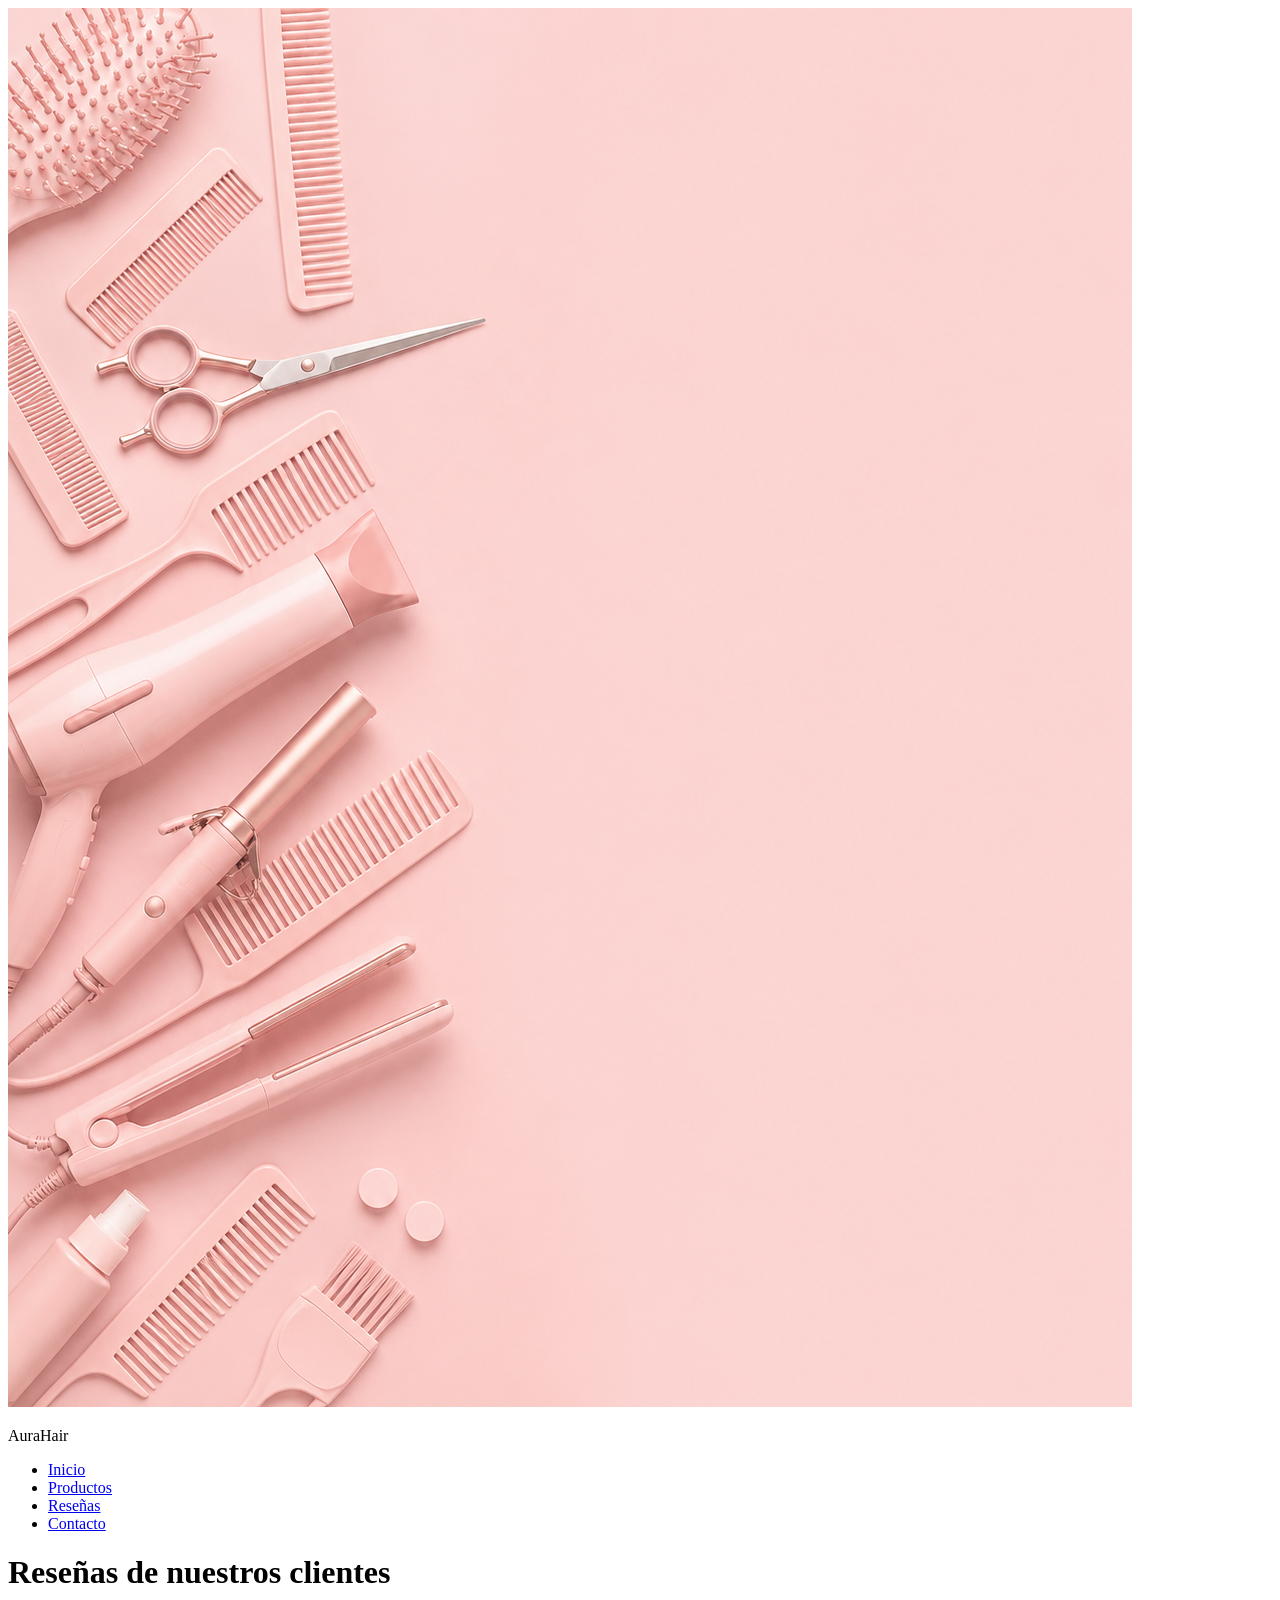
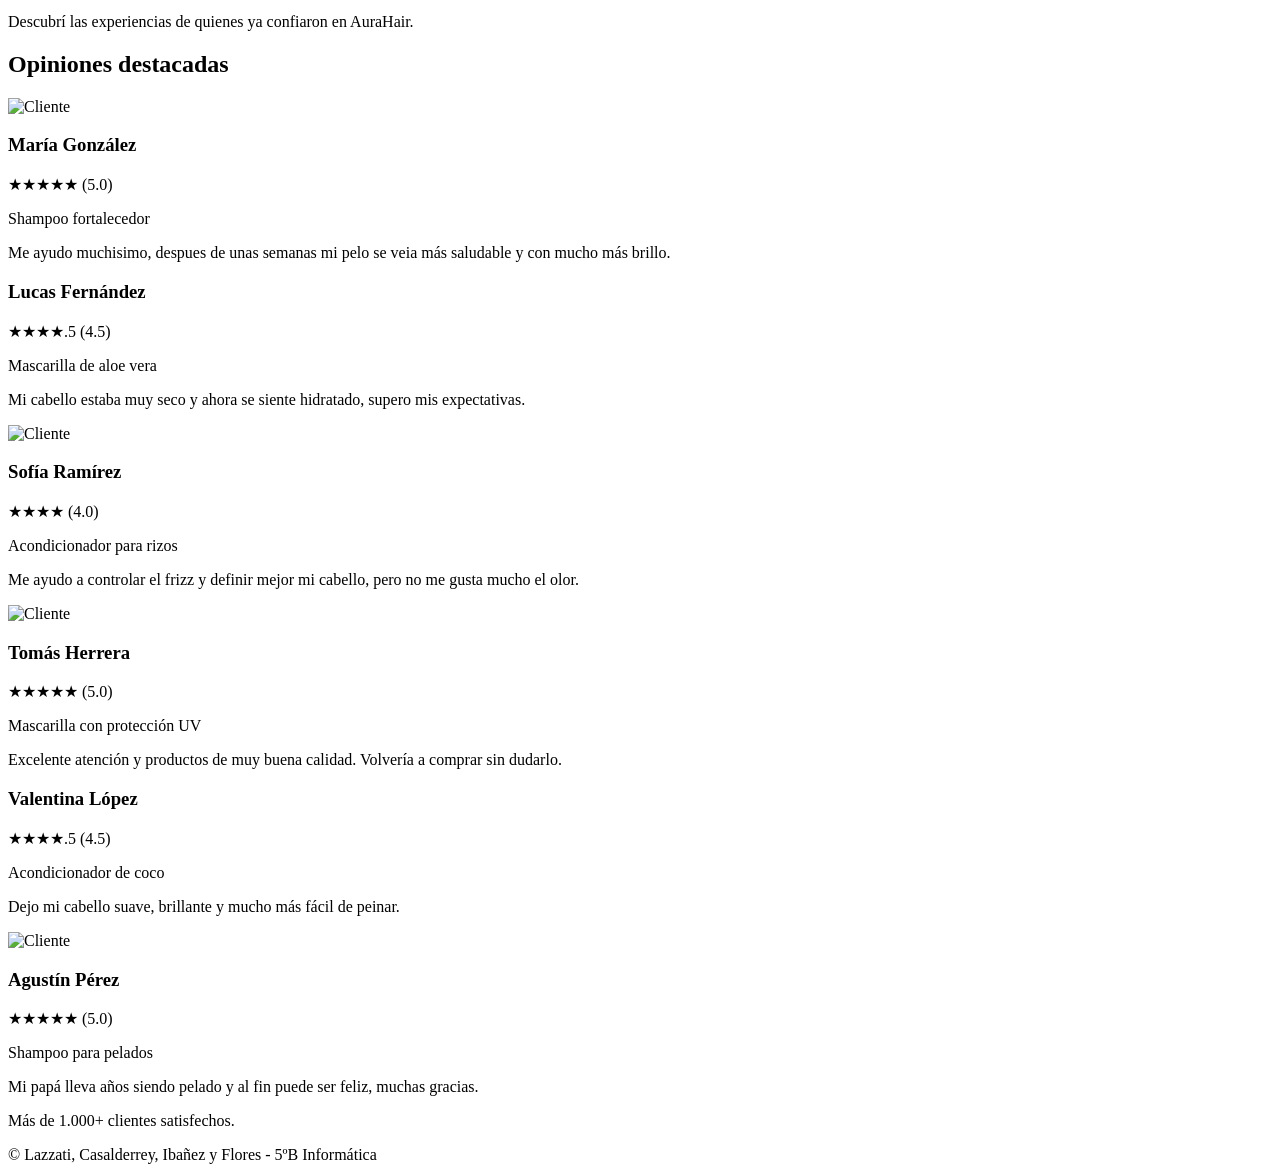
==== reseñas.html @ 6066b72d "html html de las reseñas ya listo" ====
<!DOCTYPE html>

<html lang="en">
<head>
    <meta charset="UTF-8">
    <meta name="viewport" content="width=device-width, initial-scale=1.0">
    <title>Reseñas - TP2</title>
    <link rel="stylesheet" href="css/reseñas.css">
</head>

<body>
    <div id="encabezado">
        <img src="img/productos/header.png" alt="Header imagen">
        <!-- HEADER -->
        <header>
            <p>AuraHair</p>
        </header>
        <!-- NAV -->
        <nav>
            <ul>
                <li><a href="index.html">Inicio</a></li>
                <li><a href="productos.html">Productos</a></li>
                <li><a href="reseñas.html">Reseñas</a></li>
                <li><a href="contacto.html">Contacto</a></li>
            </ul>
        </nav>
        <!-- MAIN -->
        <main>
            <h1>Reseñas de nuestros clientes</h1>
            <p>Descubrí las experiencias de quienes ya confiaron en AuraHair.</p>
        </main>
    </div>
    <!-- OPINIONES -->
    <section>
        <h2>Opiniones destacadas</h2>
        <div class="reseñas-grid">
            <div class="reseña">
                <img src="img/reseñas/cliente1.jpg" alt="Cliente" title="Foto del cliente">
                <h3>María González</h3>
                <p class="rate">★★★★★ (5.0)</p>
                <p class="producto">Shampoo fortalecedor</p>
                <p class="desc">Me ayudo muchisimo, despues de unas semanas mi pelo se veia más saludable y con mucho más brillo.</p>
            </div>
            <div class="reseña">
                <h3>Lucas Fernández</h3>
                <p class="rate">★★★★.5 (4.5)</p>
                <p class="producto">Mascarilla de aloe vera</p>
                <p class="desc">Mi cabello estaba muy seco y ahora se siente hidratado, supero mis expectativas.</p>
            </div>
            <div class="reseña">
                <img src="img/reseñas/cliente3.jpg" alt="Cliente" title="Foto del cliente">
                <h3>Sofía Ramírez</h3>
                <p class="rate">★★★★ (4.0)</p>
                <p class="producto">Acondicionador para rizos</p>
                <p class="desc">Me ayudo a controlar el frizz y definir mejor mi cabello, pero no me gusta mucho el olor.</p>
            </div>
            <div class="reseña">
                <img src="img/reseñas/cliente4.jpg" alt="Cliente" title="Foto del cliente">
                <h3>Tomás Herrera</h3>
                <p class="rate">★★★★★ (5.0)</p>
                <p class="producto">Mascarilla con protección UV</p>
                <p class="desc">Excelente atención y productos de muy buena calidad. Volvería a comprar sin dudarlo.</p>
            </div>
            <div class="reseña">
                <h3>Valentina López</h3>
                <p class="rate">★★★★.5 (4.5)</p>
                <p class="producto">Acondicionador de coco</p>
                <p class="desc">Dejo mi cabello suave, brillante y mucho más fácil de peinar.</p>
            </div>
            <div class="reseña">
                <img src="img/reseñas/cliente6.jpg" alt="Cliente" title="Foto del cliente">
                <h3>Agustín Pérez</h3>
                <p class="rate">★★★★★ (5.0)</p>
                <p class="producto">Shampoo para pelados</p>
                <p class="desc">Mi papá lleva años siendo pelado y al fin puede ser feliz, muchas gracias.</p>
            </div>

        </div>
    </section> <p>Más de 1.000+
                 clientes satisfechos.</p>
        </div>
    </section>
    <footer>
        © Lazzati, Casalderrey, Ibañez y Flores - 5ºB Informática
    </footer>
</body>
</html>
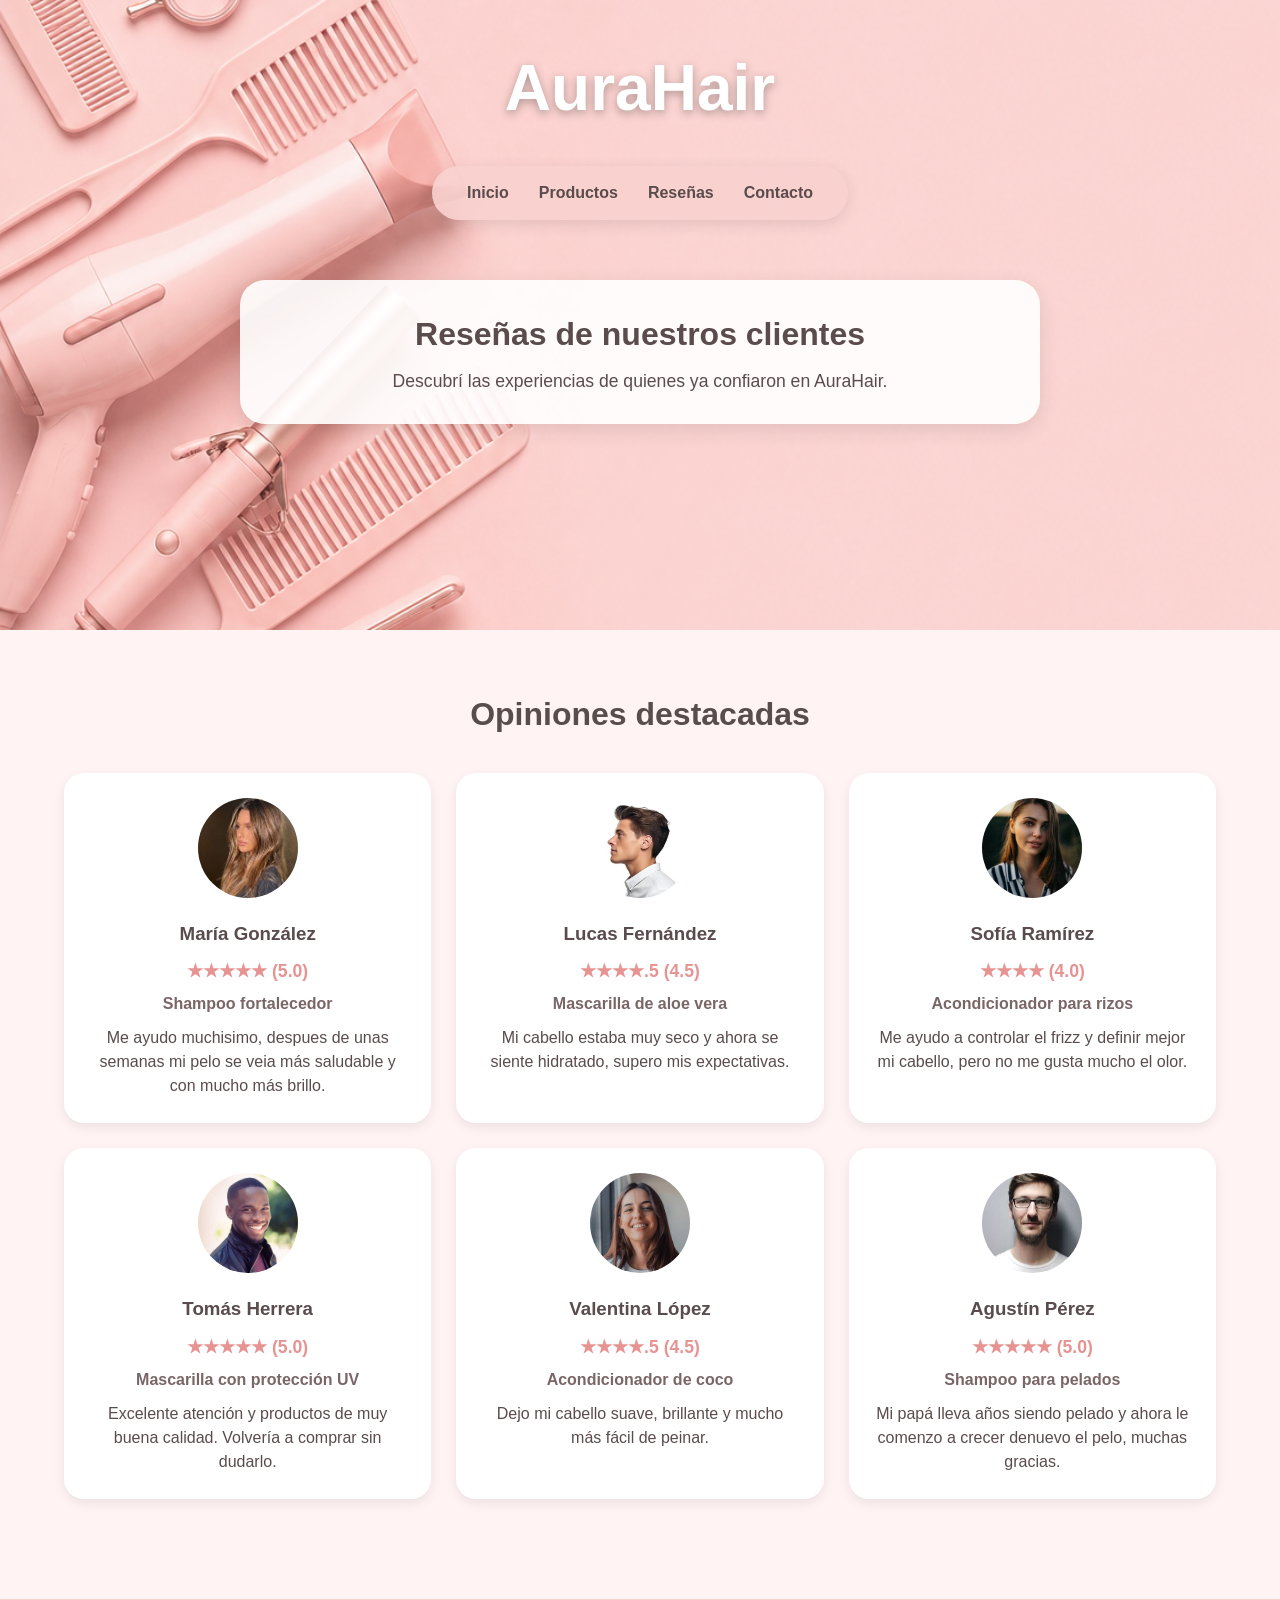
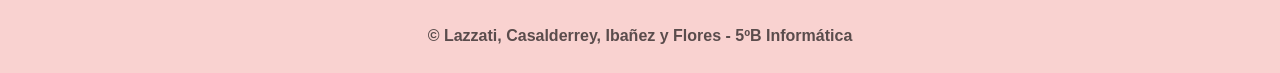
==== commit 06523805: "css complete el css de reseñas, arregle un par de cosas del html y añadi las imagenes" ====
--- a/reseñas.html
+++ b/reseñas.html
@@ -10,7 +10,7 @@
 
 <body>
     <div id="encabezado">
-        <img src="img/productos/header.png" alt="Header imagen">
+        <img src="img/header.png" alt="Header imagen">
         <!-- HEADER -->
         <header>
             <p>AuraHair</p>
@@ -42,6 +42,7 @@
                 <p class="desc">Me ayudo muchisimo, despues de unas semanas mi pelo se veia más saludable y con mucho más brillo.</p>
             </div>
             <div class="reseña">
+                <img src="img/reseñas/cliente2.jpg" alt="Cliente" title="Foto del cliente">
                 <h3>Lucas Fernández</h3>
                 <p class="rate">★★★★.5 (4.5)</p>
                 <p class="producto">Mascarilla de aloe vera</p>
@@ -62,6 +63,7 @@
                 <p class="desc">Excelente atención y productos de muy buena calidad. Volvería a comprar sin dudarlo.</p>
             </div>
             <div class="reseña">
+                <img src="img/reseñas/cliente5.jpg" alt="Cliente" title="Foto del cliente">
                 <h3>Valentina López</h3>
                 <p class="rate">★★★★.5 (4.5)</p>
                 <p class="producto">Acondicionador de coco</p>
@@ -72,16 +74,10 @@
                 <h3>Agustín Pérez</h3>
                 <p class="rate">★★★★★ (5.0)</p>
                 <p class="producto">Shampoo para pelados</p>
-                <p class="desc">Mi papá lleva años siendo pelado y al fin puede ser feliz, muchas gracias.</p>
+                <p class="desc">Mi papá lleva años siendo pelado y ahora le comenzo a crecer denuevo el pelo, muchas gracias.</p>
             </div>
-
-        </div>
-    </section> <p>Más de 1.000+
-                 clientes satisfechos.</p>
         </div>
     </section>
-    <footer>
-        © Lazzati, Casalderrey, Ibañez y Flores - 5ºB Informática
-    </footer>
+    <footer>© Lazzati, Casalderrey, Ibañez y Flores - 5ºB Informática</footer>
 </body>
 </html>
--- a/css/reseñas.css
+++ b/css/reseñas.css
@@ -0,0 +1,275 @@
+/* ===== RESET ===== */
+
+* {
+    margin: 0;
+    padding: 0;
+    box-sizing: border-box;
+}
+
+
+/* ===== BODY ===== */
+
+body {
+    font-family: "Segoe UI", sans-serif;
+    background-color: #FFF4F3;
+    color: #5A4C4C;
+    line-height: 1.5;
+}
+
+
+/* ===== ENCABEZADO ===== */
+
+#encabezado {
+    position: relative;
+    height: 70vh;
+    overflow: hidden;
+    display: flex;
+    flex-direction: column;
+    align-items: center;
+}
+
+#encabezado img {
+    position: absolute;
+    width: 100%;
+    height: 100%;
+    object-fit: cover;
+    z-index: 0;
+}
+
+
+/* ===== HEADER ===== */
+
+header {
+    position: relative;
+    z-index: 2;
+    margin-top: 40px;
+}
+
+header p {
+    font-size: 4rem;
+    font-weight: bold;
+    color: white;
+    text-shadow: 0 3px 10px rgba(0,0,0,0.3);
+}
+
+
+/* ===== NAV ===== */
+
+nav {
+    position: relative;
+    z-index: 2;
+    margin-top: 30px;
+    background-color: rgba(249,210,208,0.9);
+    border-radius: 50px;
+    padding: 15px 35px;
+    box-shadow: 0 4px 15px rgba(0,0,0,0.1);
+}
+
+nav ul {
+    display: flex;
+    gap: 30px;
+    list-style: none;
+}
+
+nav a {
+    text-decoration: none;
+    color: #5A4C4C;
+    font-weight: 600;
+    transition: 0.3s;
+}
+
+nav a:hover {
+    color: white;
+}
+
+
+/* ===== MAIN ===== */
+
+main {
+    position: relative;
+    z-index: 2;
+    margin-top: 60px;
+    background-color: rgba(255,255,255,0.9);
+    width: 80%;
+    max-width: 800px;
+    padding: 30px;
+    border-radius: 25px;
+    text-align: center;
+    box-shadow: 0 6px 20px rgba(0,0,0,0.1);
+}
+
+main h1 {
+    margin-bottom: 10px;
+}
+
+main p {
+    font-size: 1.1rem;
+}
+
+
+/* ===== SECCIONES ===== */
+
+section {
+    padding: 60px 5%;
+}
+
+section h2 {
+    text-align: center;
+    margin-bottom: 35px;
+    color: #5A4C4C;
+    font-size: 2rem;
+}
+
+/* ===== GRID DE RESEÑAS ===== */
+
+.reseñas-grid {
+    display: grid;
+    grid-template-columns: repeat(auto-fit, minmax(280px, 1fr));
+    gap: 25px;
+}
+
+/* ===== TARJETAS ===== */
+
+.reseña {
+    background-color: white;
+    padding: 25px;
+    border-radius: 20px;
+    text-align: center;
+    box-shadow: 0 4px 12px rgba(0,0,0,0.08);
+    transition: 0.3s;
+}
+
+.reseña:hover {
+    transform: translateY(-5px);
+    box-shadow: 0 10px 20px rgba(0,0,0,0.12);
+}
+
+/* ===== IMAGEN CLIENTE ===== */
+
+.reseña img {
+    width: 100px;
+    height: 100px;
+    border-radius: 50%;
+    object-fit: cover;
+    margin-bottom: 15px;
+}
+
+/* ===== NOMBRE ===== */
+
+.reseña h3 {
+    margin-bottom: 10px;
+    color: #5A4C4C;
+}
+
+/* ===== CALIFICACIÓN ===== */
+
+.rate {
+    color: #e79392;
+    font-weight: bold;
+    font-size: 1.1rem;
+    margin-bottom: 8px;
+}
+
+/* ===== PRODUCTO ===== */
+
+.producto {
+    font-weight: bold;
+    margin-bottom: 10px;
+    color: #7A6666;
+}
+
+/* ===== DESCRIPCIÓN ===== */
+
+.desc {
+    color: #5A4C4C;
+}
+
+
+/* ===== FOOTER ===== */
+
+footer {
+    background-color: #F9D2D0;
+    text-align: center;
+    padding: 25px;
+    font-weight: 600;
+    margin-top: 40px;
+}
+
+
+
+/* ===== RESPONSIVE ===== */
+
+/* ===== TABLET ===== */
+@media (max-width: 1024px) {
+    #encabezado {
+        height: 60vh;
+    }
+    header p {
+        font-size: 3.2rem;
+    }
+    nav ul {
+        gap: 20px;
+    }
+    main {
+        width: 90%;
+    }
+    .reseñas-grid {
+        grid-template-columns: repeat(2, 1fr);
+    }
+    .reseña {
+        padding: 20px;
+    }
+}
+
+/* ===== CELULAR ===== */
+@media (max-width: 768px) {
+    #encabezado {
+        height: auto;
+        padding-bottom: 40px;
+    }
+    header p {
+        font-size: 2.5rem;
+        text-align: center;
+    }
+    nav {
+        width: 90%;
+        border-radius: 25px;
+        padding: 20px;
+    }
+    nav ul {
+        flex-direction: column;
+        align-items: center;
+        gap: 15px;
+    }
+    main {
+        width: 95%;
+        margin-top: 30px;
+        padding: 20px;
+    }
+    main h1 {
+        font-size: 1.8rem;
+    }
+    main p {
+        font-size: 1rem;
+    }
+    section {
+        padding: 40px 5%;
+    }
+    section h2 {
+        font-size: 1.6rem;
+    }
+    .reseñas-grid {
+        grid-template-columns: 1fr;
+    }
+    .reseña {
+        width: 100%;
+    }
+    .reseña img {
+        width: 80px;
+        height: 80px;
+    }
+    footer {
+        padding: 20px;
+        font-size: 0.9rem;
+    }
+}
